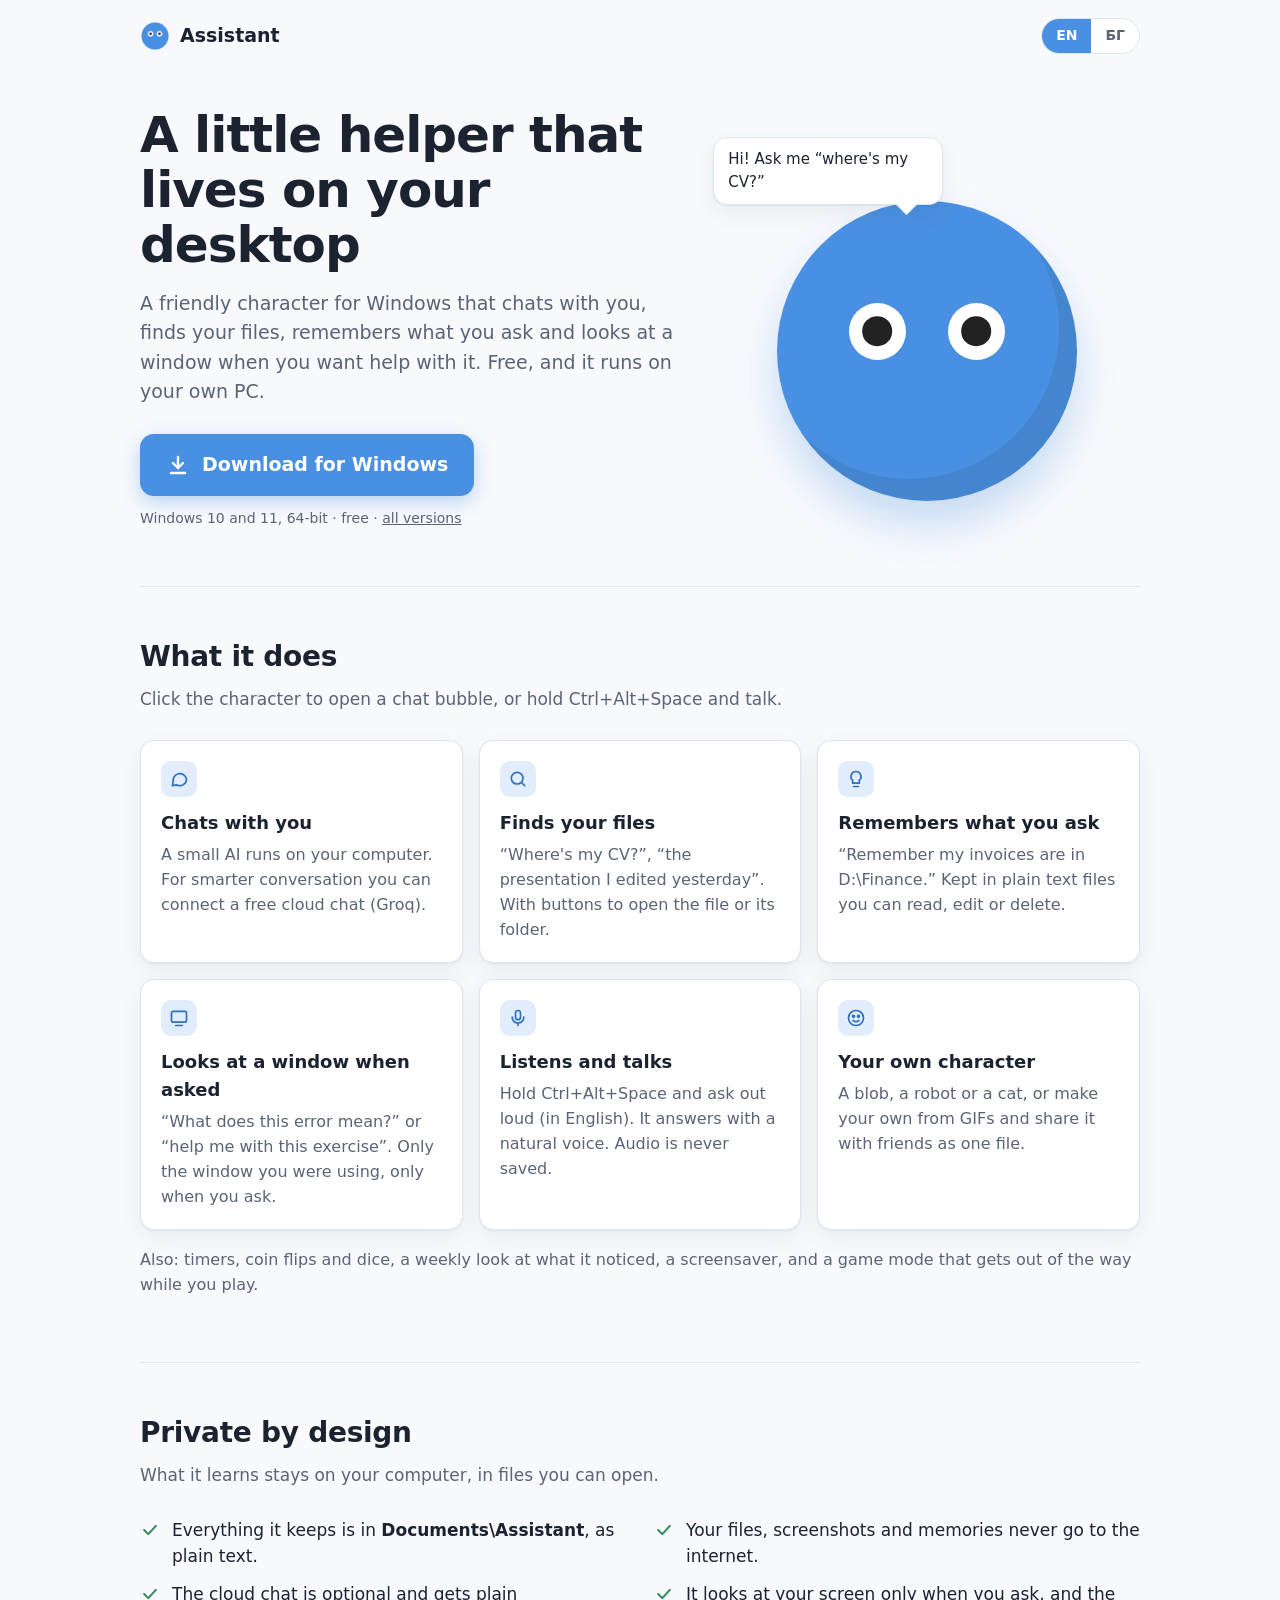
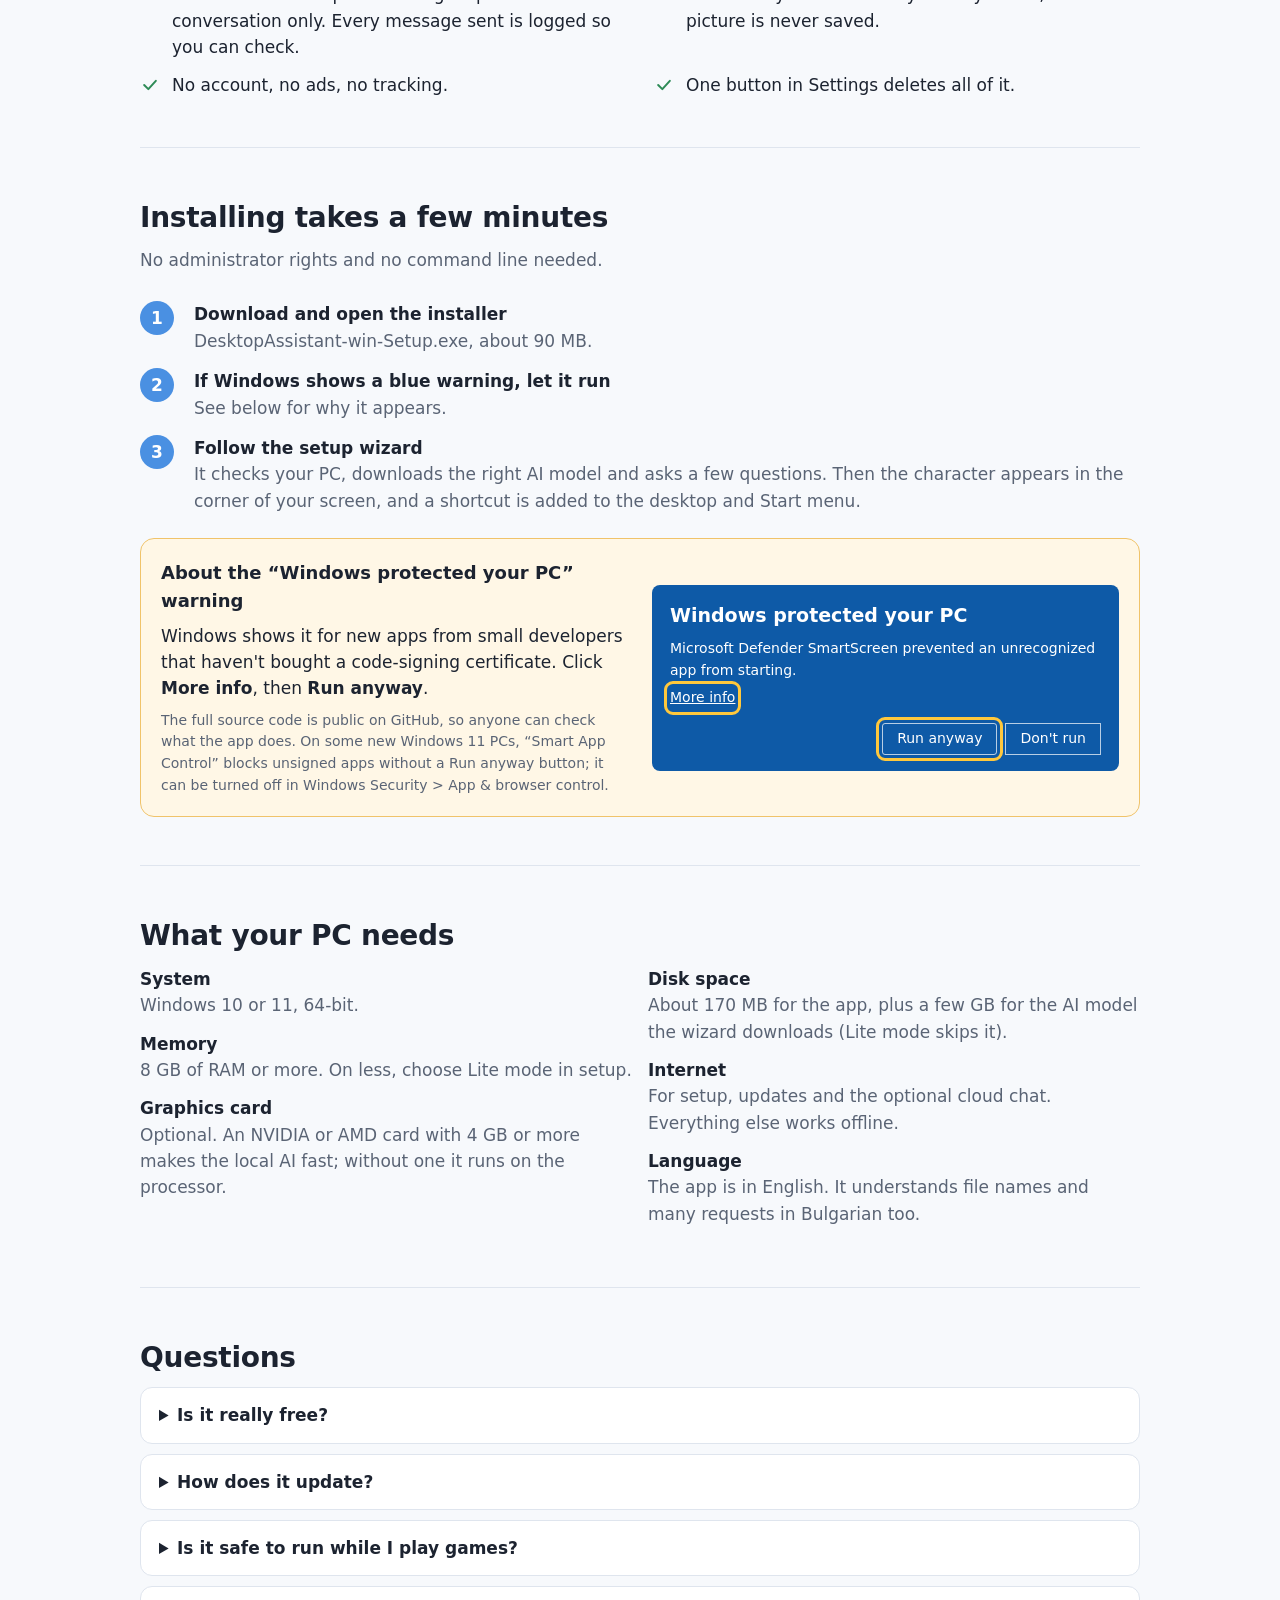
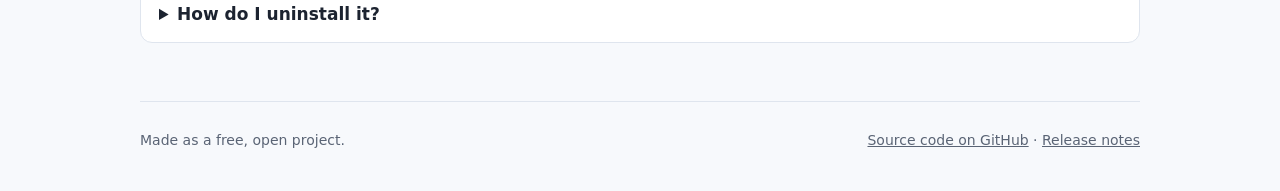
==== docs/index.html @ 22e89ae0 "Download page and download-first README" ====
<!doctype html>
<html lang="en" data-lang="en">
<head>
<meta charset="utf-8">
<meta name="viewport" content="width=device-width, initial-scale=1">
<title>Assistant: a desktop helper for Windows</title>
<meta name="description" content="A friendly character on your Windows desktop that chats, finds your files and remembers what you ask. Free, private, runs on your PC.">
<link rel="icon" type="image/png" href="favicon.png">
<style>
  /* System fonts only: no font service gets a request from visitors. */
  :root {
    --blob: #4A90E2;
    --blob-deep: #2F6FBF;
    --ink: #1C2330;
    --muted: #5A6475;
    --paper: #F7F9FC;
    --card: #FFFFFF;
    --line: #DFE5EE;
    --warn-bg: #FFF7E6;
    --warn-line: #F0C36A;
    --ok: #2E8B57;
    --shadow: 0 1px 2px rgba(20, 30, 50, .06), 0 8px 24px rgba(20, 30, 50, .06);
  }
  @media (prefers-color-scheme: dark) {
    :root {
      --blob: #5A9DEB;
      --blob-deep: #8BBAF2;
      --ink: #E8ECF3;
      --muted: #A3ADBD;
      --paper: #12161D;
      --card: #1B212B;
      --line: #2C3442;
      --warn-bg: #2B2414;
      --warn-line: #7A6230;
      --ok: #5CC98A;
      --shadow: 0 1px 2px rgba(0, 0, 0, .3), 0 8px 24px rgba(0, 0, 0, .25);
    }
  }
  * { box-sizing: border-box; }
  html { -webkit-text-size-adjust: 100%; }
  body {
    margin: 0;
    background: var(--paper);
    color: var(--ink);
    font: 17px/1.55 "Segoe UI Variable Text", "Segoe UI", system-ui, -apple-system, Roboto, "Helvetica Neue", Arial, sans-serif;
  }
  a { color: var(--blob-deep); }
  .wrap { max-width: 1040px; margin: 0 auto; padding: 0 20px; }

  /* Language: every text exists twice; only the chosen one shows. */
  html[data-lang="en"] .bg, html[data-lang="bg"] .en { display: none !important; }

  header.top { display: flex; align-items: center; justify-content: space-between; padding: 18px 0; }
  .brand { display: flex; align-items: center; gap: 10px; font-weight: 700; font-size: 19px; color: var(--ink); text-decoration: none; }
  .brand img { width: 30px; height: 30px; }
  .langs { display: flex; border: 1px solid var(--line); border-radius: 999px; overflow: hidden; background: var(--card); }
  .langs button {
    border: 0; background: transparent; color: var(--muted); font: inherit; font-size: 14px; font-weight: 600;
    padding: 6px 14px; cursor: pointer;
  }
  .langs button[aria-pressed="true"] { background: var(--blob); color: #fff; }

  /* Hero */
  .hero { display: grid; grid-template-columns: 1.25fr 1fr; gap: 40px; align-items: center; padding: 36px 0 56px; }
  .hero h1 { font-size: clamp(32px, 5vw, 50px); line-height: 1.1; margin: 0 0 16px; letter-spacing: -.02em; }
  .hero p.lead { font-size: 19px; color: var(--muted); margin: 0 0 28px; max-width: 34em; }
  .download {
    display: inline-flex; align-items: center; gap: 12px; padding: 16px 26px; border-radius: 14px;
    background: var(--blob); color: #fff; text-decoration: none; font-size: 19px; font-weight: 700;
    box-shadow: 0 6px 18px rgba(74, 144, 226, .35); transition: transform .12s ease, box-shadow .12s ease;
  }
  .download:hover { transform: translateY(-1px); box-shadow: 0 10px 24px rgba(74, 144, 226, .45); }
  .download:focus-visible, .langs button:focus-visible { outline: 3px solid var(--blob-deep); outline-offset: 3px; }
  .download svg { flex: none; }
  .meta { margin-top: 12px; font-size: 14px; color: var(--muted); }
  .meta a { color: var(--muted); }

  .stage { position: relative; display: flex; justify-content: center; padding-top: 64px; }
  .blob {
    width: min(300px, 70vw); aspect-ratio: 1; border-radius: 50%; background: var(--blob); position: relative;
    box-shadow: inset -18px -22px 0 rgba(0, 0, 0, .08), 0 24px 40px rgba(74, 144, 226, .28);
    animation: bob 4s ease-in-out infinite;
  }
  .eye { position: absolute; top: 34%; width: 19%; aspect-ratio: 1; border-radius: 50%; background: #fff; }
  .eye.left { left: 24%; } .eye.right { right: 24%; }
  .pupil { position: absolute; left: 50%; top: 50%; width: 52%; aspect-ratio: 1; border-radius: 50%; background: #222;
           transform: translate(-50%, -50%); }
  .bubble {
    position: absolute; top: 0; left: 0; z-index: 2; max-width: 230px; background: var(--card); color: var(--ink);
    border: 1px solid var(--line); border-radius: 14px; padding: 10px 14px; font-size: 15px; box-shadow: var(--shadow);
  }
  .bubble::after {
    content: ""; position: absolute; right: 28px; bottom: -8px; width: 14px; height: 14px; background: var(--card);
    border-right: 1px solid var(--line); border-bottom: 1px solid var(--line); transform: rotate(45deg);
  }
  @keyframes bob { 50% { transform: translateY(-8px); } }
  @media (prefers-reduced-motion: reduce) { .blob { animation: none; } .download { transition: none; } }

  section { padding: 48px 0; border-top: 1px solid var(--line); }
  section h2 { font-size: 28px; margin: 0 0 8px; letter-spacing: -.01em; }
  section p.sub { color: var(--muted); margin: 0 0 28px; }

  .grid { display: grid; grid-template-columns: repeat(3, 1fr); gap: 16px; }
  .card { background: var(--card); border: 1px solid var(--line); border-radius: 14px; padding: 20px; box-shadow: var(--shadow); }
  .card h3 { margin: 0 0 6px; font-size: 18px; }
  .card p { margin: 0; color: var(--muted); font-size: 16px; }
  .icon { width: 36px; height: 36px; border-radius: 10px; background: color-mix(in srgb, var(--blob) 16%, transparent);
          display: grid; place-items: center; margin-bottom: 12px; color: var(--blob-deep); }
  .extras { margin-top: 18px; color: var(--muted); font-size: 16px; }

  .privacy { display: grid; grid-template-columns: repeat(2, 1fr); gap: 12px 28px; padding: 0; margin: 0; list-style: none; }
  .privacy li { display: flex; gap: 12px; align-items: flex-start; }
  .privacy li svg { flex: none; margin-top: 3px; color: var(--ok); }

  .steps { counter-reset: step; display: grid; gap: 14px; padding: 0; margin: 0 0 24px; list-style: none; }
  .steps li { counter-increment: step; display: grid; grid-template-columns: 40px 1fr; gap: 14px; align-items: start; }
  .steps li::before {
    content: counter(step); width: 34px; height: 34px; border-radius: 50%; background: var(--blob); color: #fff;
    display: grid; place-items: center; font-weight: 700;
  }
  .steps strong { display: block; }
  .steps span.d { color: var(--muted); }

  .warn { background: var(--warn-bg); border: 1px solid var(--warn-line); border-radius: 14px; padding: 20px;
          display: grid; grid-template-columns: 1fr 1fr; gap: 24px; align-items: center; }
  .warn h3 { margin: 0 0 8px; font-size: 18px; }
  .warn p { margin: 0 0 8px; }
  .warn p.small { font-size: 14px; color: var(--muted); margin: 0; }
  /* A simplified drawing of the Windows warning, not a screenshot. */
  .dialog { background: #0E5AA7; color: #fff; border-radius: 8px; padding: 16px 18px; font-size: 14px; position: relative; }
  .dialog .t { font-size: 19px; font-weight: 600; margin-bottom: 8px; }
  .dialog .l { text-decoration: underline; display: inline-block; margin-top: 6px; }
  .dialog .row { display: flex; justify-content: flex-end; gap: 8px; margin-top: 14px; }
  .dialog .b { border: 1px solid rgba(255, 255, 255, .7); padding: 4px 14px; }
  .mark { outline: 3px solid #FFC83D; outline-offset: 3px; border-radius: 3px; }
  .dialog .n { position: absolute; background: #FFC83D; color: #222; font-weight: 700; width: 22px; height: 22px; border-radius: 50%;
               display: grid; place-items: center; font-size: 13px; }

  .req { display: grid; grid-template-columns: repeat(2, 1fr); gap: 16px; }
  .req dl { margin: 0; }
  .req dt { font-weight: 600; }
  .req dd { margin: 0 0 12px; color: var(--muted); }

  details { background: var(--card); border: 1px solid var(--line); border-radius: 12px; padding: 14px 18px; margin-bottom: 10px; }
  summary { cursor: pointer; font-weight: 600; }
  details p { margin: 10px 0 0; color: var(--muted); }

  footer { border-top: 1px solid var(--line); padding: 28px 0 40px; color: var(--muted); font-size: 14px; display: flex;
           justify-content: space-between; gap: 16px; flex-wrap: wrap; }
  footer a { color: var(--muted); }

  @media (max-width: 820px) {
    .hero { grid-template-columns: 1fr; gap: 28px; padding-top: 16px; }
    .stage { order: -1; padding-top: 0; }
    .blob { width: min(200px, 55vw); }
    .bubble { position: static; margin-bottom: 14px; max-width: none; }
    .bubble::after { display: none; }
    .stage { flex-direction: column; align-items: center; }
    .grid { grid-template-columns: 1fr; }
    .privacy, .req, .warn { grid-template-columns: 1fr; }
    .download { width: 100%; justify-content: center; }
  }
  @media (min-width: 821px) and (max-width: 980px) { .grid { grid-template-columns: repeat(2, 1fr); } }
</style>
</head>
<body>
<div class="wrap">

  <header class="top">
    <a class="brand" href="#"><img src="favicon.png" alt="">Assistant</a>
    <div class="langs" role="group" aria-label="Language / Език">
      <button type="button" data-set="en" aria-pressed="true">EN</button>
      <button type="button" data-set="bg" aria-pressed="false">БГ</button>
    </div>
  </header>

  <main>
    <div class="hero">
      <div>
        <h1>
          <span class="en">A little helper that lives on your desktop</span>
          <span class="bg">Малък помощник, който живее на работния ви плот</span>
        </h1>
        <p class="lead">
          <span class="en">A friendly character for Windows that chats with you, finds your files, remembers what you ask and looks at a window when you want help with it. Free, and it runs on your own PC.</span>
          <span class="bg">Дружелюбно човече за Windows, което си говори с вас, намира файловете ви, помни каквото го помолите и поглежда прозорец, когато искате помощ с него. Безплатно е и работи на вашия компютър.</span>
        </p>
        <a class="download" id="download" href="https://github.com/ciberwarrior39-sys/Assistant/releases/latest/download/DesktopAssistant-win-Setup.exe">
          <svg width="24" height="24" viewBox="0 0 24 24" fill="none" stroke="currentColor" stroke-width="2.4" stroke-linecap="round" stroke-linejoin="round" aria-hidden="true"><path d="M12 4v11"/><path d="m7 10 5 5 5-5"/><path d="M5 20h14"/></svg>
          <span class="en">Download for Windows</span>
          <span class="bg">Изтегляне за Windows</span>
        </a>
        <div class="meta">
          <span class="en">Windows 10 and 11, 64-bit · free · </span>
          <span class="bg">Windows 10 и 11, 64-битов · безплатно · </span>
          <span id="version"></span>
          <a href="https://github.com/ciberwarrior39-sys/Assistant/releases"><span class="en">all versions</span><span class="bg">всички версии</span></a>
        </div>
      </div>
      <div class="stage" aria-hidden="true">
        <div class="bubble">
          <span class="en">Hi! Ask me “where's my CV?”</span>
          <span class="bg">Здрасти! Питай ме „къде ми е CV-то?“</span>
        </div>
        <div class="blob" id="blob">
          <div class="eye left"><div class="pupil"></div></div>
          <div class="eye right"><div class="pupil"></div></div>
        </div>
      </div>
    </div>

    <section id="features">
      <h2><span class="en">What it does</span><span class="bg">Какво може</span></h2>
      <p class="sub"><span class="en">Click the character to open a chat bubble, or hold Ctrl+Alt+Space and talk.</span><span class="bg">Щракнете върху човечето, за да отворите чата, или задръжте Ctrl+Alt+Space и говорете.</span></p>
      <div class="grid">
        <div class="card">
          <div class="icon"><svg width="20" height="20" viewBox="0 0 24 24" fill="none" stroke="currentColor" stroke-width="2" stroke-linecap="round" stroke-linejoin="round"><path d="M21 12a8 8 0 0 1-11.6 7.1L4 20l1-4.6A8 8 0 1 1 21 12Z"/></svg></div>
          <h3><span class="en">Chats with you</span><span class="bg">Разговаря с вас</span></h3>
          <p><span class="en">A small AI runs on your computer. For smarter conversation you can connect a free cloud chat (Groq).</span><span class="bg">Малък изкуствен интелект работи на компютъра ви. За по-умен разговор можете да свържете безплатен облачен чат (Groq).</span></p>
        </div>
        <div class="card">
          <div class="icon"><svg width="20" height="20" viewBox="0 0 24 24" fill="none" stroke="currentColor" stroke-width="2" stroke-linecap="round" stroke-linejoin="round"><circle cx="11" cy="11" r="7"/><path d="m20 20-3.5-3.5"/></svg></div>
          <h3><span class="en">Finds your files</span><span class="bg">Намира файловете ви</span></h3>
          <p><span class="en">“Where's my CV?”, “the presentation I edited yesterday”. With buttons to open the file or its folder.</span><span class="bg">„Къде ми е CV-то?“, „презентацията, която редактирах вчера“. С бутони за отваряне на файла или папката му.</span></p>
        </div>
        <div class="card">
          <div class="icon"><svg width="20" height="20" viewBox="0 0 24 24" fill="none" stroke="currentColor" stroke-width="2" stroke-linecap="round" stroke-linejoin="round"><path d="M12 3a6 6 0 0 0-4 10.5V17h8v-3.5A6 6 0 0 0 12 3Z"/><path d="M9 21h6"/></svg></div>
          <h3><span class="en">Remembers what you ask</span><span class="bg">Помни каквото поискате</span></h3>
          <p><span class="en">“Remember my invoices are in D:\Finance.” Kept in plain text files you can read, edit or delete.</span><span class="bg">„Запомни, че фактурите ми са в D:\Finance.“ Пази се в обикновени текстови файлове, които можете да четете, променяте и изтривате.</span></p>
        </div>
        <div class="card">
          <div class="icon"><svg width="20" height="20" viewBox="0 0 24 24" fill="none" stroke="currentColor" stroke-width="2" stroke-linecap="round" stroke-linejoin="round"><rect x="3" y="4" width="18" height="13" rx="2"/><path d="M8 21h8"/></svg></div>
          <h3><span class="en">Looks at a window when asked</span><span class="bg">Поглежда прозорец, когато го помолите</span></h3>
          <p><span class="en">“What does this error mean?” or “help me with this exercise”. Only the window you were using, only when you ask.</span><span class="bg">„Какво означава тази грешка?“ или „помогни ми с тази задача“. Само прозореца, който ползвате, и само когато поискате.</span></p>
        </div>
        <div class="card">
          <div class="icon"><svg width="20" height="20" viewBox="0 0 24 24" fill="none" stroke="currentColor" stroke-width="2" stroke-linecap="round" stroke-linejoin="round"><rect x="9" y="3" width="6" height="11" rx="3"/><path d="M5 11a7 7 0 0 0 14 0"/><path d="M12 18v3"/></svg></div>
          <h3><span class="en">Listens and talks</span><span class="bg">Слуша и говори</span></h3>
          <p><span class="en">Hold Ctrl+Alt+Space and ask out loud (in English). It answers with a natural voice. Audio is never saved.</span><span class="bg">Задръжте Ctrl+Alt+Space и питайте на глас (на английски). Отговаря с естествен глас. Звукът никога не се записва.</span></p>
        </div>
        <div class="card">
          <div class="icon"><svg width="20" height="20" viewBox="0 0 24 24" fill="none" stroke="currentColor" stroke-width="2" stroke-linecap="round" stroke-linejoin="round"><circle cx="12" cy="12" r="9"/><circle cx="9" cy="10" r="1.2" fill="currentColor"/><circle cx="15" cy="10" r="1.2" fill="currentColor"/><path d="M8.5 15c2 1.6 5 1.6 7 0"/></svg></div>
          <h3><span class="en">Your own character</span><span class="bg">Ваше собствено човече</span></h3>
          <p><span class="en">A blob, a robot or a cat, or make your own from GIFs and share it with friends as one file.</span><span class="bg">Топче, робот или котка, или си направете свое от GIF-ове и го споделете с приятели като един файл.</span></p>
        </div>
      </div>
      <p class="extras">
        <span class="en">Also: timers, coin flips and dice, a weekly look at what it noticed, a screensaver, and a game mode that gets out of the way while you play.</span>
        <span class="bg">Още: таймери, ези-тура и зарове, седмичен преглед на забелязаното, скрийнсейвър и режим за игри, който се маха от пътя ви, докато играете.</span>
      </p>
    </section>

    <section id="privacy">
      <h2><span class="en">Private by design</span><span class="bg">Поверителност по замисъл</span></h2>
      <p class="sub"><span class="en">What it learns stays on your computer, in files you can open.</span><span class="bg">Каквото научи, остава на компютъра ви, във файлове, които можете да отворите.</span></p>
      <ul class="privacy">
        <li><svg width="20" height="20" viewBox="0 0 24 24" fill="none" stroke="currentColor" stroke-width="2.4" stroke-linecap="round" stroke-linejoin="round"><path d="m5 12 5 5 9-10"/></svg>
          <span><span class="en">Everything it keeps is in <b>Documents\Assistant</b>, as plain text.</span><span class="bg">Всичко, което пази, е в <b>Documents\Assistant</b>, като обикновен текст.</span></span></li>
        <li><svg width="20" height="20" viewBox="0 0 24 24" fill="none" stroke="currentColor" stroke-width="2.4" stroke-linecap="round" stroke-linejoin="round"><path d="m5 12 5 5 9-10"/></svg>
          <span><span class="en">Your files, screenshots and memories never go to the internet.</span><span class="bg">Вашите файлове, снимки на екрана и спомени никога не отиват в интернет.</span></span></li>
        <li><svg width="20" height="20" viewBox="0 0 24 24" fill="none" stroke="currentColor" stroke-width="2.4" stroke-linecap="round" stroke-linejoin="round"><path d="m5 12 5 5 9-10"/></svg>
          <span><span class="en">The cloud chat is optional and gets plain conversation only. Every message sent is logged so you can check.</span><span class="bg">Облачният чат е по избор и получава само обикновен разговор. Всяко изпратено съобщение се записва, за да можете да проверите.</span></span></li>
        <li><svg width="20" height="20" viewBox="0 0 24 24" fill="none" stroke="currentColor" stroke-width="2.4" stroke-linecap="round" stroke-linejoin="round"><path d="m5 12 5 5 9-10"/></svg>
          <span><span class="en">It looks at your screen only when you ask, and the picture is never saved.</span><span class="bg">Гледа екрана ви само когато поискате, а снимката никога не се запазва.</span></span></li>
        <li><svg width="20" height="20" viewBox="0 0 24 24" fill="none" stroke="currentColor" stroke-width="2.4" stroke-linecap="round" stroke-linejoin="round"><path d="m5 12 5 5 9-10"/></svg>
          <span><span class="en">No account, no ads, no tracking.</span><span class="bg">Без акаунт, без реклами, без проследяване.</span></span></li>
        <li><svg width="20" height="20" viewBox="0 0 24 24" fill="none" stroke="currentColor" stroke-width="2.4" stroke-linecap="round" stroke-linejoin="round"><path d="m5 12 5 5 9-10"/></svg>
          <span><span class="en">One button in Settings deletes all of it.</span><span class="bg">Един бутон в Настройките изтрива всичко.</span></span></li>
      </ul>
    </section>

    <section id="install">
      <h2><span class="en">Installing takes a few minutes</span><span class="bg">Инсталирането отнема няколко минути</span></h2>
      <p class="sub"><span class="en">No administrator rights and no command line needed.</span><span class="bg">Не са нужни администраторски права, нито команден ред.</span></p>
      <ol class="steps">
        <li><div><strong><span class="en">Download and open the installer</span><span class="bg">Изтеглете и отворете инсталатора</span></strong>
          <span class="d"><span class="en">DesktopAssistant-win-Setup.exe, about 90 MB.</span><span class="bg">DesktopAssistant-win-Setup.exe, около 90 MB.</span></span></div></li>
        <li><div><strong><span class="en">If Windows shows a blue warning, let it run</span><span class="bg">Ако Windows покаже синьо предупреждение, разрешете го</span></strong>
          <span class="d"><span class="en">See below for why it appears.</span><span class="bg">По-долу пише защо се появява.</span></span></div></li>
        <li><div><strong><span class="en">Follow the setup wizard</span><span class="bg">Следвайте съветника за настройка</span></strong>
          <span class="d"><span class="en">It checks your PC, downloads the right AI model and asks a few questions. Then the character appears in the corner of your screen, and a shortcut is added to the desktop and Start menu.</span><span class="bg">Той проверява компютъра ви, изтегля подходящия модел и задава няколко въпроса. После човечето се появява в ъгъла на екрана, а на работния плот и в менюто „Старт“ се добавя пряк път.</span></span></div></li>
      </ol>

      <div class="warn">
        <div>
          <h3><span class="en">About the “Windows protected your PC” warning</span><span class="bg">За предупреждението „Windows защити вашия компютър“</span></h3>
          <p><span class="en">Windows shows it for new apps from small developers that haven't bought a code-signing certificate. Click <b>More info</b>, then <b>Run anyway</b>.</span><span class="bg">Windows го показва за нови програми от малки разработчици, които нямат платен сертификат за подписване. Натиснете <b>More info</b> (Повече информация), после <b>Run anyway</b> (Изпълни въпреки това).</span></p>
          <p class="small"><span class="en">The full source code is public on GitHub, so anyone can check what the app does. On some new Windows 11 PCs, “Smart App Control” blocks unsigned apps without a Run anyway button; it can be turned off in Windows Security > App &amp; browser control.</span><span class="bg">Целият изходен код е публичен в GitHub, така че всеки може да провери какво прави програмата. На някои нови компютри с Windows 11 „Smart App Control“ блокира неподписани програми без бутон за изпълнение; може да се изключи от Защита на Windows > Управление на приложения и браузъри.</span></p>
        </div>
        <div class="dialog" aria-hidden="true">
          <div class="t">Windows protected your PC</div>
          <div>Microsoft Defender SmartScreen prevented an unrecognized app from starting.</div>
          <span class="l mark">More info</span>
          <div class="row"><span class="b mark">Run anyway</span><span class="b">Don't run</span></div>
        </div>
      </div>
    </section>

    <section id="requirements">
      <h2><span class="en">What your PC needs</span><span class="bg">Какво е нужно на компютъра</span></h2>
      <div class="req">
        <dl>
          <dt><span class="en">System</span><span class="bg">Система</span></dt>
          <dd><span class="en">Windows 10 or 11, 64-bit.</span><span class="bg">Windows 10 или 11, 64-битов.</span></dd>
          <dt><span class="en">Memory</span><span class="bg">Памет</span></dt>
          <dd><span class="en">8 GB of RAM or more. On less, choose Lite mode in setup.</span><span class="bg">8 GB RAM или повече. При по-малко изберете режим Lite в настройката.</span></dd>
          <dt><span class="en">Graphics card</span><span class="bg">Видеокарта</span></dt>
          <dd><span class="en">Optional. An NVIDIA or AMD card with 4 GB or more makes the local AI fast; without one it runs on the processor.</span><span class="bg">По избор. Карта на NVIDIA или AMD с 4 GB или повече прави локалния ИИ бърз; без такава той работи на процесора.</span></dd>
        </dl>
        <dl>
          <dt><span class="en">Disk space</span><span class="bg">Място на диска</span></dt>
          <dd><span class="en">About 170 MB for the app, plus a few GB for the AI model the wizard downloads (Lite mode skips it).</span><span class="bg">Около 170 MB за програмата и няколко GB за модела, който съветникът изтегля (в режим Lite не се тегли).</span></dd>
          <dt><span class="en">Internet</span><span class="bg">Интернет</span></dt>
          <dd><span class="en">For setup, updates and the optional cloud chat. Everything else works offline.</span><span class="bg">За настройката, обновленията и облачния чат по избор. Всичко останало работи и без интернет.</span></dd>
          <dt><span class="en">Language</span><span class="bg">Език</span></dt>
          <dd><span class="en">The app is in English. It understands file names and many requests in Bulgarian too.</span><span class="bg">Програмата е на английски. Разбира имена на файлове и много заявки и на български.</span></dd>
        </dl>
      </div>
    </section>

    <section id="faq">
      <h2><span class="en">Questions</span><span class="bg">Въпроси</span></h2>
      <details><summary><span class="en">Is it really free?</span><span class="bg">Наистина ли е безплатно?</span></summary>
        <p><span class="en">Yes. The app and its local AI are free. The cloud chat uses Groq's free plan with your own free key.</span><span class="bg">Да. Програмата и локалният ИИ са безплатни. Облачният чат ползва безплатния план на Groq с ваш собствен безплатен ключ.</span></p></details>
      <details><summary><span class="en">How does it update?</span><span class="bg">Как се обновява?</span></summary>
        <p><span class="en">By itself. It checks once a day, downloads new versions quietly (usually under 1 MB) and installs them the next time it starts.</span><span class="bg">Само. Проверява веднъж на ден, тихо изтегля новите версии (обикновено под 1 MB) и ги инсталира при следващото стартиране.</span></p></details>
      <details><summary><span class="en">Is it safe to run while I play games?</span><span class="bg">Безопасно ли е да работи, докато играя?</span></summary>
        <p><span class="en">Game mode hides the character, frees the graphics card and never looks at a game's screen. For League of Legends and Valorant, Settings can also close the assistant completely when the Riot Client opens, so nothing of it runs next to Riot Vanguard.</span><span class="bg">Режимът за игри скрива човечето, освобождава видеокартата и никога не гледа екрана на игра. За League of Legends и Valorant в Настройките може също да изберете асистентът да се затваря напълно при отваряне на Riot Client, така че нищо от него да не работи заедно с Riot Vanguard.</span></p></details>
      <details><summary><span class="en">How do I uninstall it?</span><span class="bg">Как да го деинсталирам?</span></summary>
        <p><span class="en">Windows Settings > Apps > Installed apps > Assistant > Uninstall. Your notes in Documents\Assistant stay unless you delete them in Settings first.</span><span class="bg">Настройки на Windows > Приложения > Инсталирани приложения > Assistant > Деинсталиране. Бележките ви в Documents\Assistant остават, освен ако първо не ги изтриете от Настройките на асистента.</span></p></details>
    </section>
  </main>

  <footer>
    <span><span class="en">Made as a free, open project.</span><span class="bg">Направено като безплатен, отворен проект.</span></span>
    <span><a href="https://github.com/ciberwarrior39-sys/Assistant"><span class="en">Source code on GitHub</span><span class="bg">Изходен код в GitHub</span></a> ·
      <a href="https://github.com/ciberwarrior39-sys/Assistant/releases"><span class="en">Release notes</span><span class="bg">Бележки по версиите</span></a></span>
  </footer>
</div>

<script>
  // Language: Bulgarian for Bulgarian browsers, English otherwise; the choice is remembered on this browser.
  (function () {
    var saved = null;
    try { saved = localStorage.getItem("lang"); } catch (e) {}
    var lang = saved || ((navigator.language || "").toLowerCase().indexOf("bg") === 0 ? "bg" : "en");
    function apply(next) {
      lang = next;
      document.documentElement.setAttribute("data-lang", next);
      document.documentElement.lang = next;
      document.querySelectorAll(".langs button").forEach(function (b) {
        b.setAttribute("aria-pressed", String(b.getAttribute("data-set") === next));
      });
      document.title = next === "bg" ? "Assistant: помощник за работния плот на Windows" : "Assistant: a desktop helper for Windows";
    }
    document.querySelectorAll(".langs button").forEach(function (b) {
      b.addEventListener("click", function () {
        apply(b.getAttribute("data-set"));
        try { localStorage.setItem("lang", lang); } catch (e) {}
      });
    });
    apply(lang);
  })();

  // The newest version and its size, from GitHub's public release list. The page works the same without it.
  fetch("https://api.github.com/repos/ciberwarrior39-sys/Assistant/releases/latest")
    .then(function (r) { return r.ok ? r.json() : null; })
    .then(function (release) {
      if (!release || !release.tag_name) return;
      var setup = (release.assets || []).filter(function (a) { return /Setup\.exe$/i.test(a.name); })[0];
      var text = "v" + String(release.tag_name).replace(/^v/i, "");
      if (setup) text += ", " + Math.round(setup.size / 1048576) + " MB";
      document.getElementById("version").textContent = text + " · ";
    })
    .catch(function () {});

  // Like in the app: the eyes follow the mouse pointer.
  (function () {
    if (window.matchMedia && window.matchMedia("(prefers-reduced-motion: reduce)").matches) return;
    var pupils = document.querySelectorAll(".pupil");
    window.addEventListener("pointermove", function (ev) {
      pupils.forEach(function (p) {
        var eye = p.parentElement.getBoundingClientRect();
        var cx = eye.left + eye.width / 2, cy = eye.top + eye.height / 2;
        var dx = ev.clientX - cx, dy = ev.clientY - cy;
        var dist = Math.hypot(dx, dy) || 1;
        var reach = eye.width * 0.22 * Math.min(1, dist / 200);
        p.style.transform = "translate(calc(-50% + " + (dx / dist * reach) + "px), calc(-50% + " + (dy / dist * reach) + "px))";
      });
    }, { passive: true });
  })();
</script>
</body>
</html>
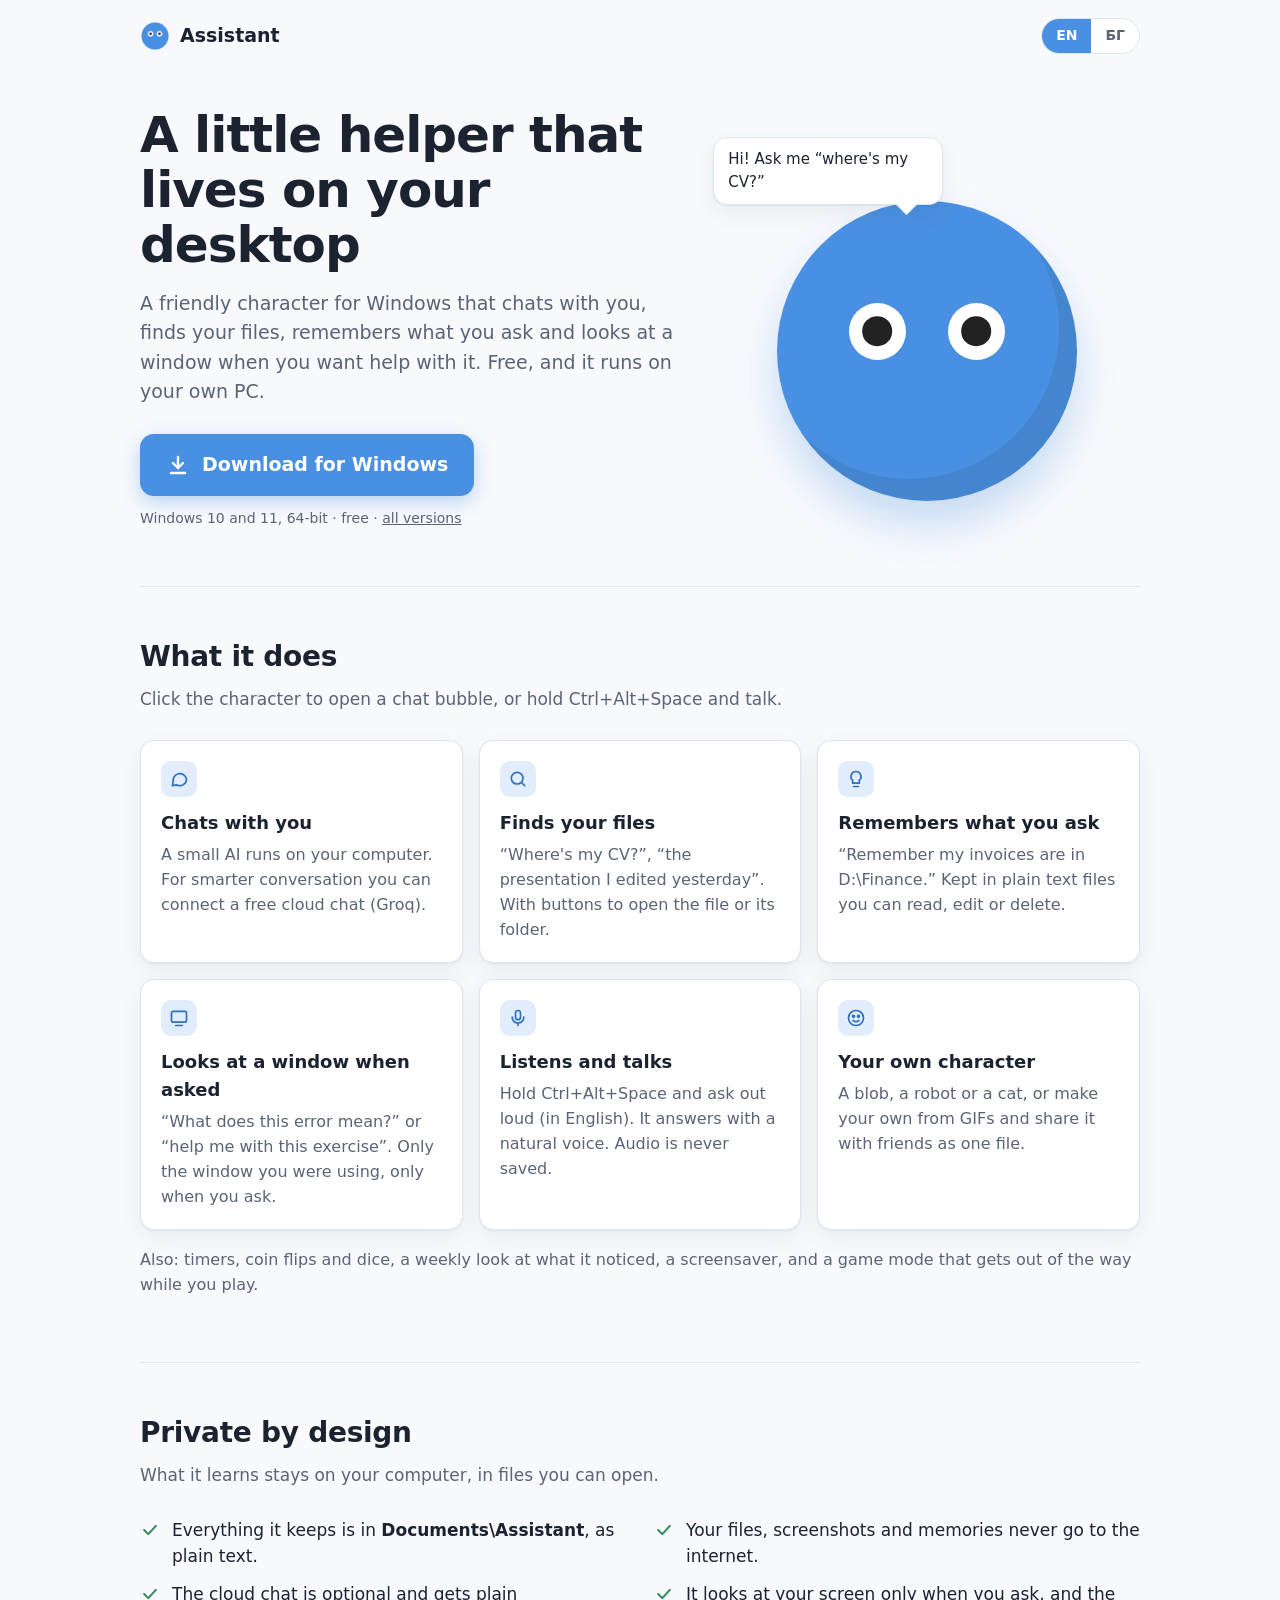
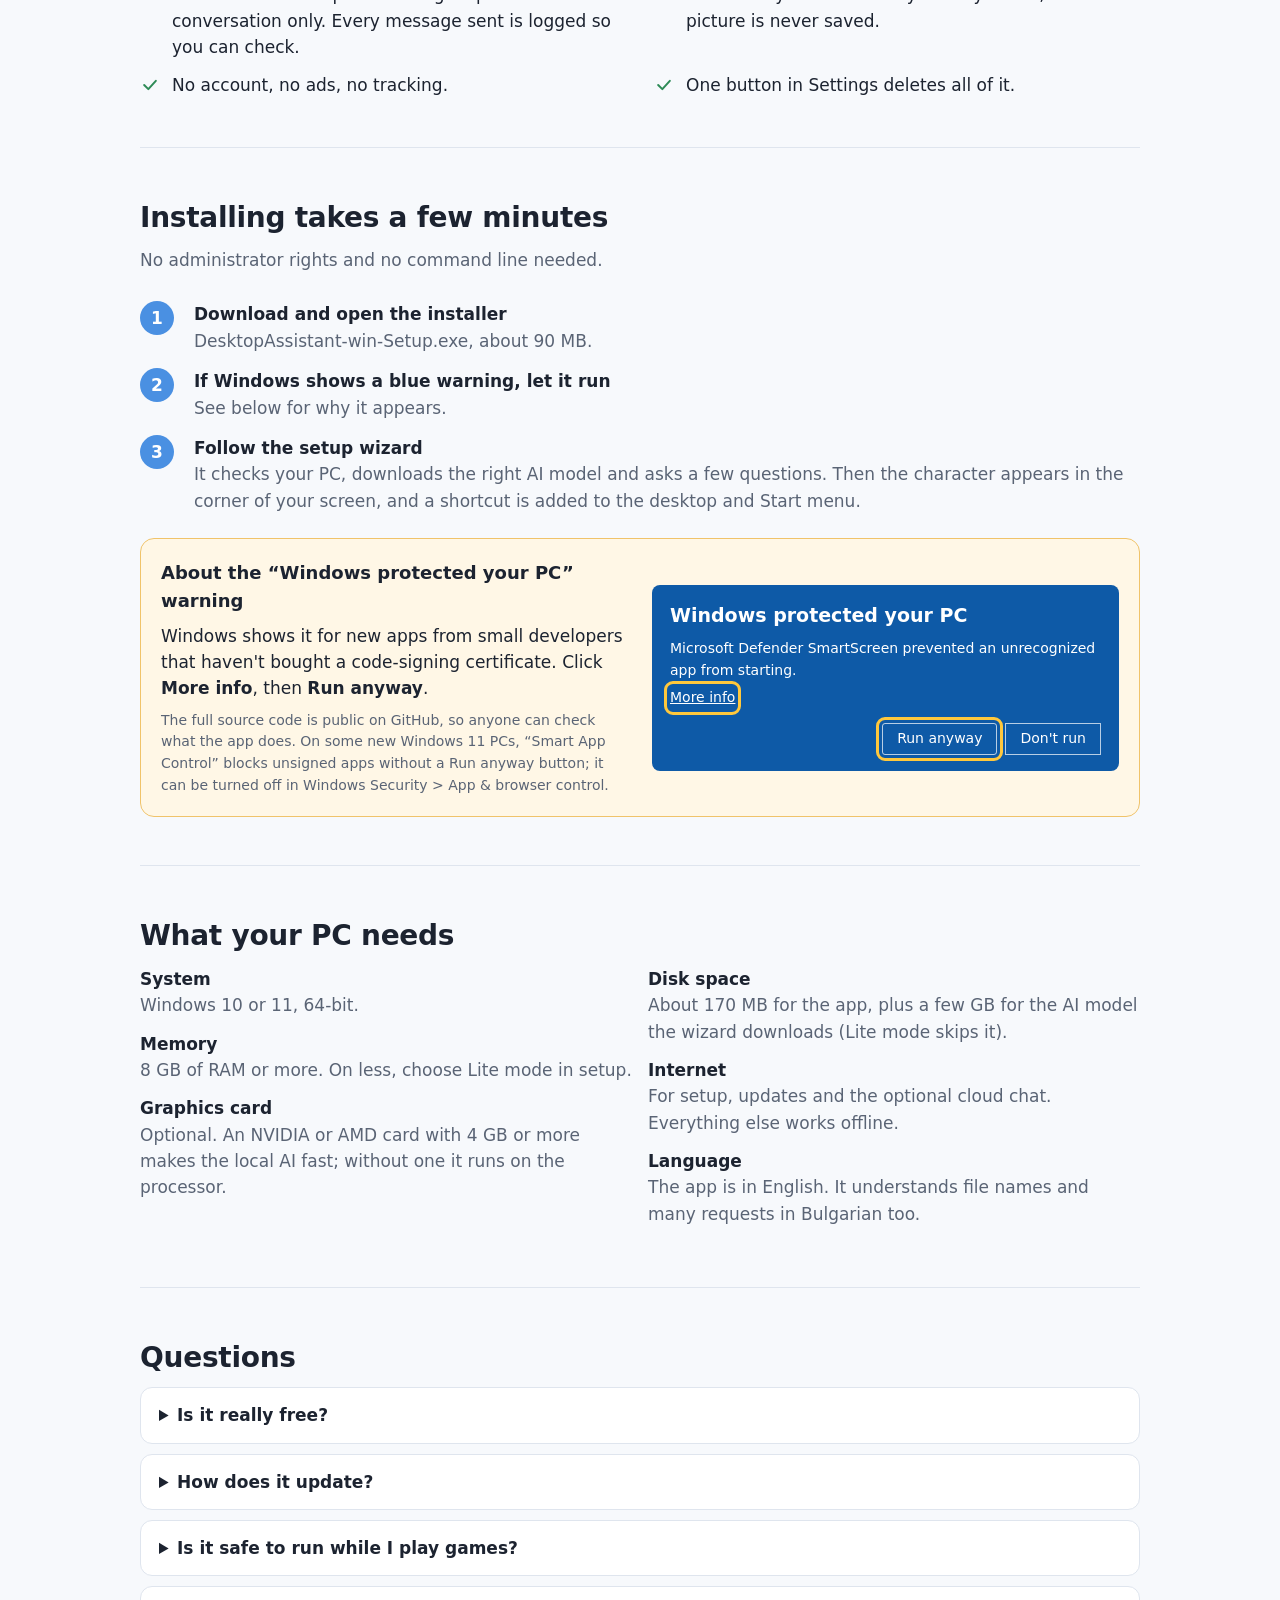
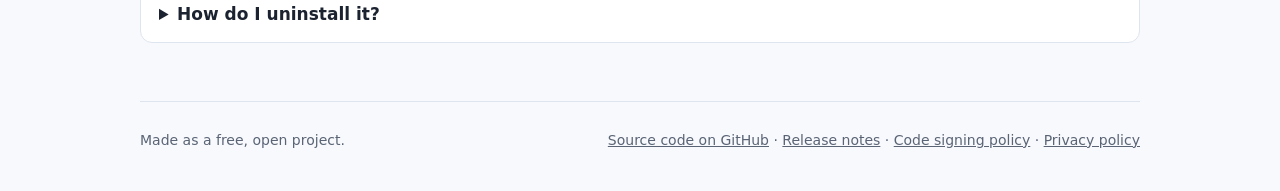
==== commit 162a0a89: "MIT license, release workflow, code signing and privacy pages" ====
--- a/docs/index.html
+++ b/docs/index.html
@@ -334,7 +334,9 @@
   <footer>
     <span><span class="en">Made as a free, open project.</span><span class="bg">Направено като безплатен, отворен проект.</span></span>
     <span><a href="https://github.com/ciberwarrior39-sys/Assistant"><span class="en">Source code on GitHub</span><span class="bg">Изходен код в GitHub</span></a> ·
-      <a href="https://github.com/ciberwarrior39-sys/Assistant/releases"><span class="en">Release notes</span><span class="bg">Бележки по версиите</span></a></span>
+      <a href="https://github.com/ciberwarrior39-sys/Assistant/releases"><span class="en">Release notes</span><span class="bg">Бележки по версиите</span></a> ·
+      <a href="code-signing.html"><span class="en">Code signing policy</span><span class="bg">Политика за подписване на кода</span></a> ·
+      <a href="privacy.html"><span class="en">Privacy policy</span><span class="bg">Политика за поверителност</span></a></span>
   </footer>
 </div>
 
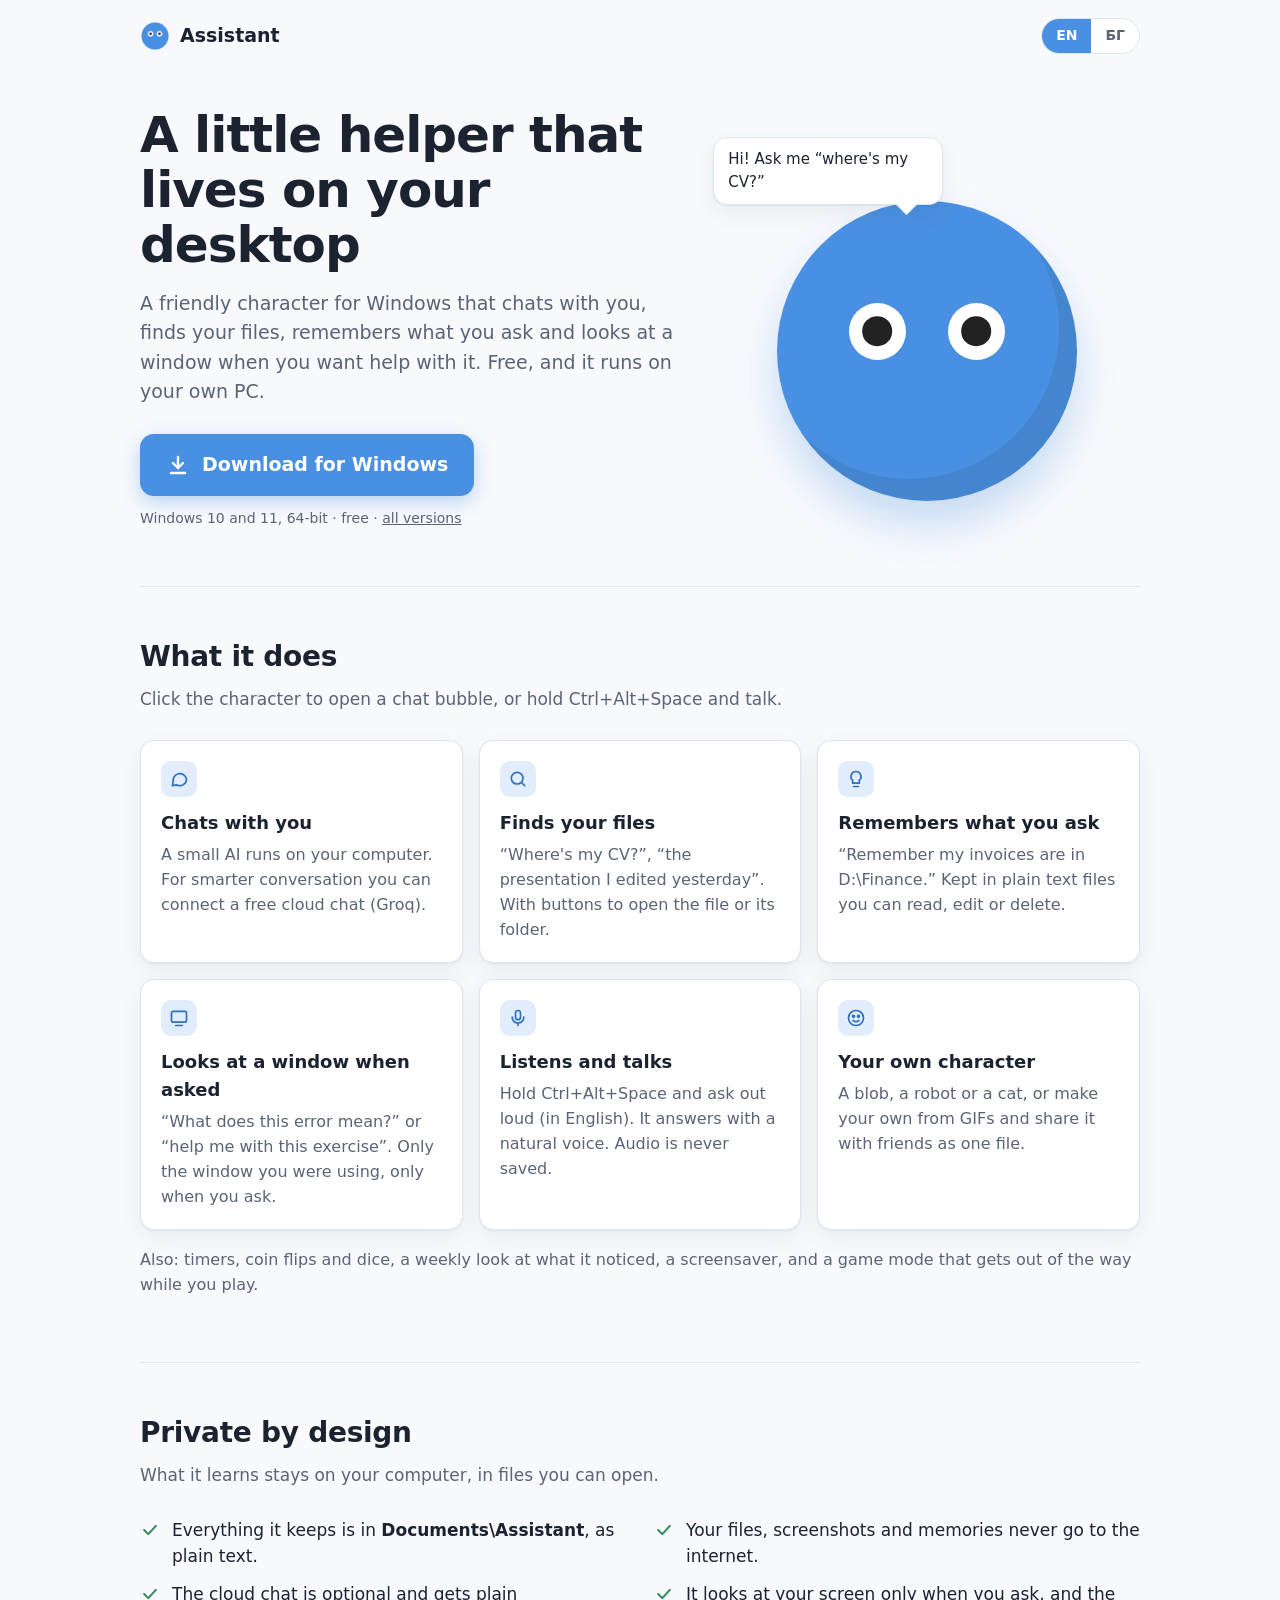
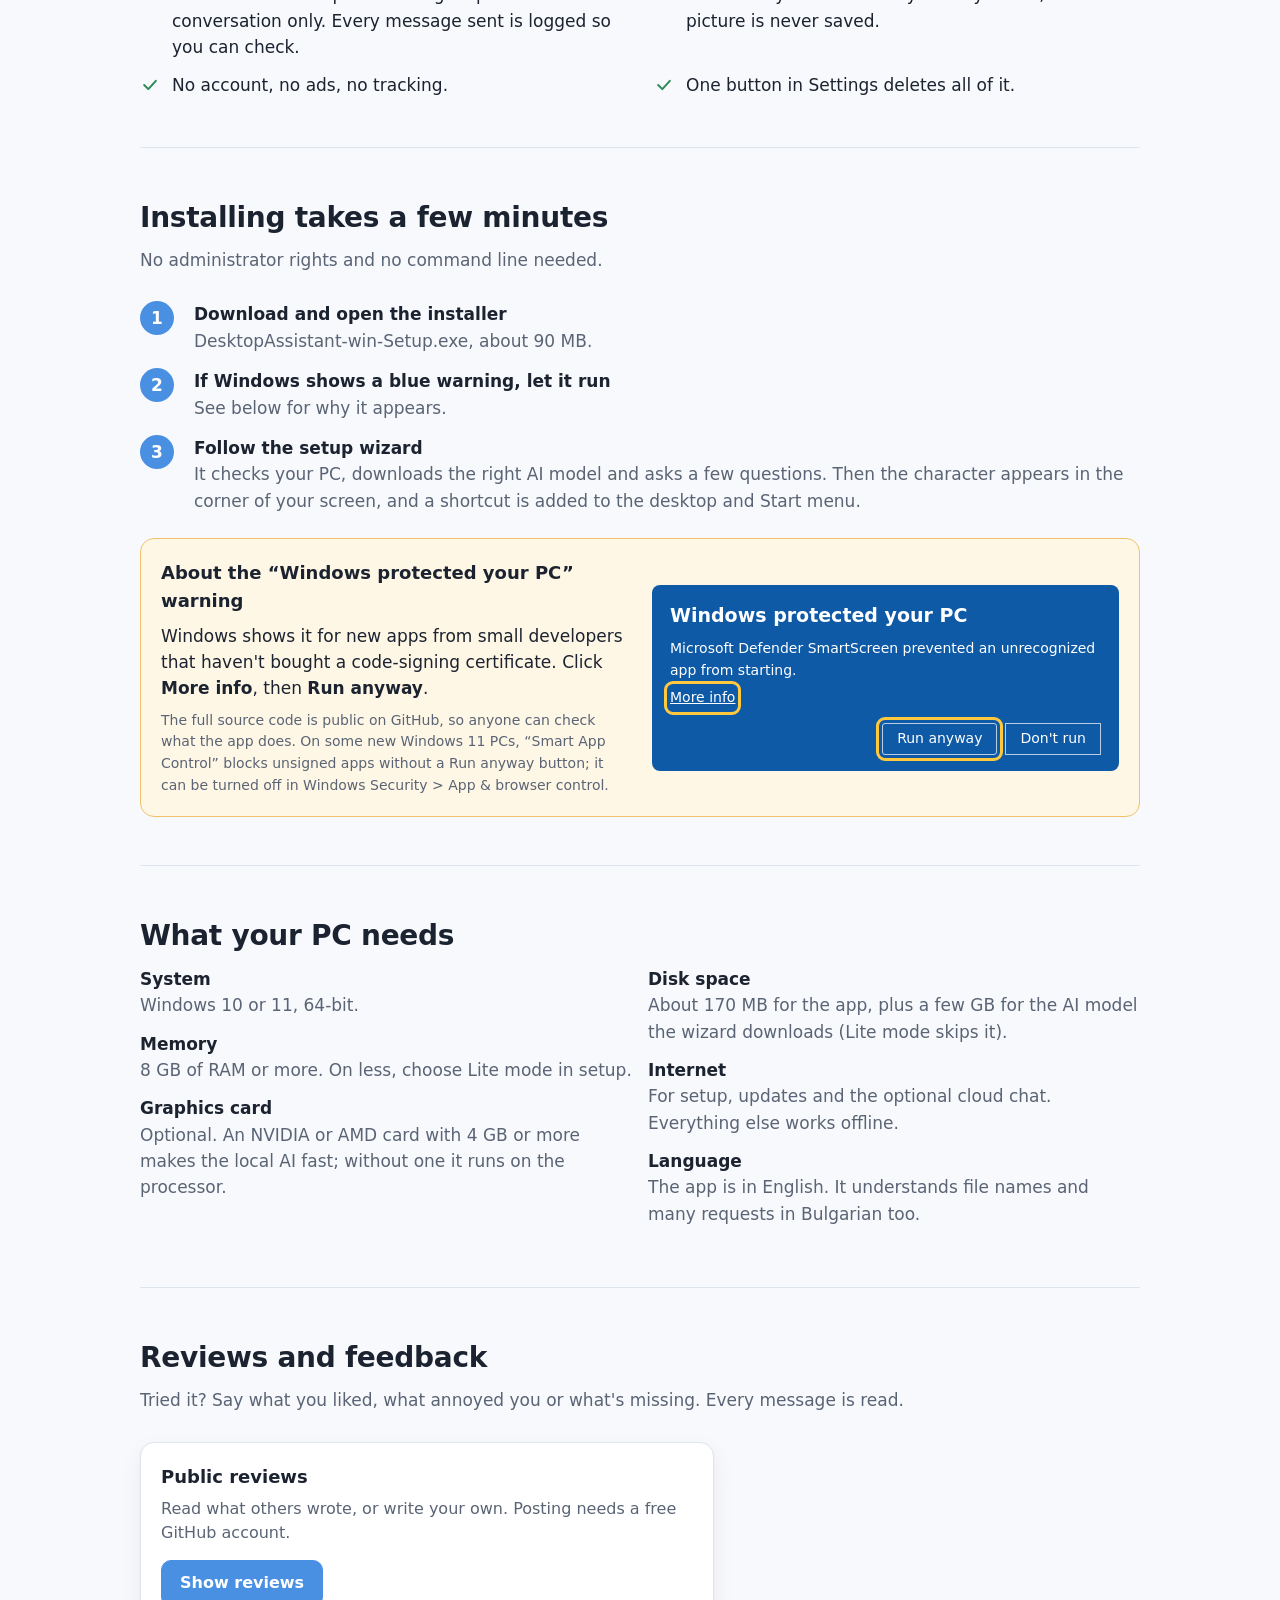
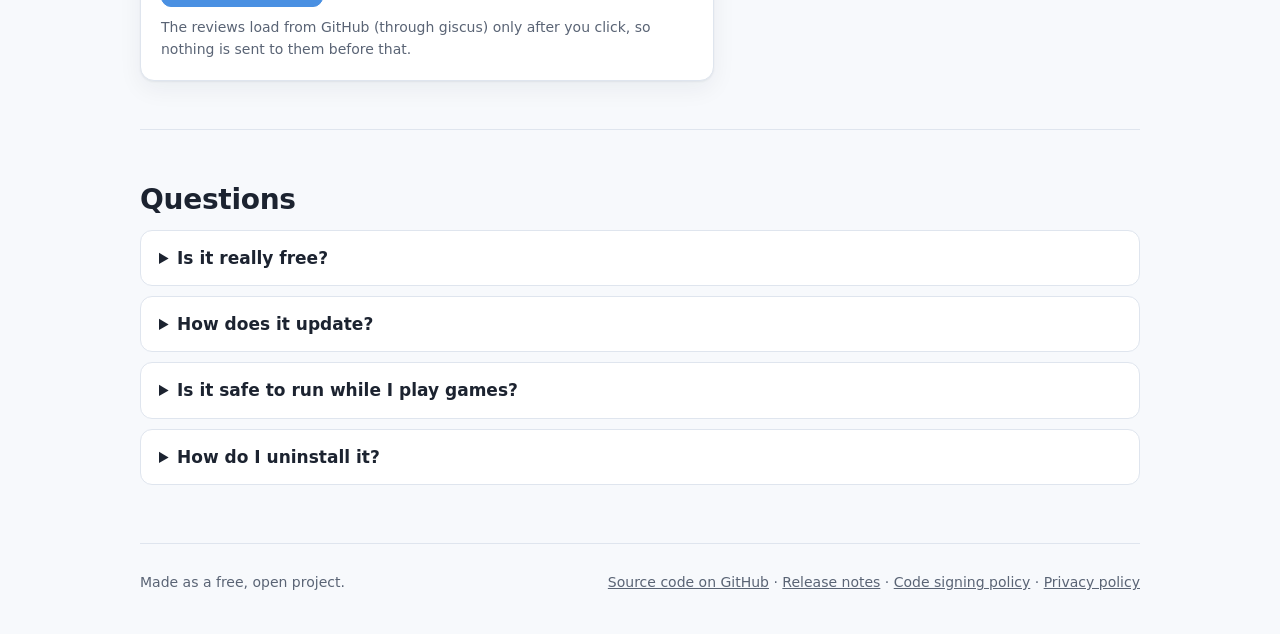
==== commit 99848a19: "Download page: download count and public reviews" ====
--- a/docs/index.html
+++ b/docs/index.html
@@ -37,6 +37,7 @@
     }
   }
   * { box-sizing: border-box; }
+  [hidden] { display: none !important; }
   html { -webkit-text-size-adjust: 100%; }
   body {
     margin: 0;
@@ -145,6 +146,18 @@
   summary { cursor: pointer; font-weight: 600; }
   details p { margin: 10px 0 0; color: var(--muted); }
 
+  .reviews { display: grid; grid-template-columns: 1.4fr 1fr; gap: 16px; align-items: start; }
+  .reviews .card p { margin-bottom: 14px; }
+  .reviews .card p.small { font-size: 14px; margin: 10px 0 0; }
+  .button {
+    display: inline-flex; align-items: center; gap: 8px; padding: 10px 18px; border-radius: 10px; border: 1px solid var(--blob);
+    background: var(--blob); color: #fff; font: inherit; font-size: 16px; font-weight: 600; text-decoration: none; cursor: pointer;
+  }
+  .button.ghost { background: transparent; color: var(--blob-deep); }
+  .button:hover { filter: brightness(1.06); }
+  #giscus { margin-top: 18px; }
+  #giscus:empty { display: none; }
+
   footer { border-top: 1px solid var(--line); padding: 28px 0 40px; color: var(--muted); font-size: 14px; display: flex;
            justify-content: space-between; gap: 16px; flex-wrap: wrap; }
   footer a { color: var(--muted); }
@@ -157,7 +170,7 @@
     .bubble::after { display: none; }
     .stage { flex-direction: column; align-items: center; }
     .grid { grid-template-columns: 1fr; }
-    .privacy, .req, .warn { grid-template-columns: 1fr; }
+    .privacy, .req, .warn, .reviews { grid-template-columns: 1fr; }
     .download { width: 100%; justify-content: center; }
   }
   @media (min-width: 821px) and (max-width: 980px) { .grid { grid-template-columns: repeat(2, 1fr); } }
@@ -194,6 +207,7 @@
           <span class="en">Windows 10 and 11, 64-bit · free · </span>
           <span class="bg">Windows 10 и 11, 64-битов · безплатно · </span>
           <span id="version"></span>
+          <span id="downloads" hidden><span class="en"></span><span class="bg"></span> · </span>
           <a href="https://github.com/ciberwarrior39-sys/Assistant/releases"><span class="en">all versions</span><span class="bg">всички версии</span></a>
         </div>
       </div>
@@ -315,6 +329,25 @@
           <dt><span class="en">Language</span><span class="bg">Език</span></dt>
           <dd><span class="en">The app is in English. It understands file names and many requests in Bulgarian too.</span><span class="bg">Програмата е на английски. Разбира имена на файлове и много заявки и на български.</span></dd>
         </dl>
+      </div>
+    </section>
+
+    <section id="reviews" hidden>
+      <h2><span class="en">Reviews and feedback</span><span class="bg">Отзиви и мнения</span></h2>
+      <p class="sub"><span class="en">Tried it? Say what you liked, what annoyed you or what's missing. Every message is read.</span><span class="bg">Пробвахте ли го? Кажете какво ви хареса, какво ви подразни или какво липсва. Всяко съобщение се чете.</span></p>
+      <div class="reviews">
+        <div class="card" id="public-reviews" hidden>
+          <h3><span class="en">Public reviews</span><span class="bg">Публични отзиви</span></h3>
+          <p><span class="en">Read what others wrote, or write your own. Posting needs a free GitHub account.</span><span class="bg">Прочетете какво са написали другите или напишете свой отзив. За публикуване е нужен безплатен акаунт в GitHub.</span></p>
+          <button type="button" class="button" id="show-reviews"><span class="en">Show reviews</span><span class="bg">Покажи отзивите</span></button>
+          <p class="small"><span class="en">The reviews load from GitHub (through giscus) only after you click, so nothing is sent to them before that.</span><span class="bg">Отзивите се зареждат от GitHub (чрез giscus) едва след като натиснете, така че дотогава нищо не им се изпраща.</span></p>
+          <div id="giscus"></div>
+        </div>
+        <div class="card" id="private-feedback" hidden>
+          <h3><span class="en">No GitHub account?</span><span class="bg">Нямате акаунт в GitHub?</span></h3>
+          <p><span class="en">Send feedback through a short form instead. No account needed, and only the developer reads it.</span><span class="bg">Изпратете мнението си през кратка форма. Не е нужен акаунт и го чете само разработчикът.</span></p>
+          <a class="button ghost" id="feedback-form" href="#" target="_blank" rel="noopener"><span class="en">Send feedback privately</span><span class="bg">Изпрати мнение лично</span></a>
+        </div>
       </div>
     </section>
 
@@ -364,17 +397,71 @@
     apply(lang);
   })();
 
-  // The newest version and its size, from GitHub's public release list. The page works the same without it.
-  fetch("https://api.github.com/repos/ciberwarrior39-sys/Assistant/releases/latest")
+  // The newest version, its size and how many times the installer was downloaded, from GitHub's public release list.
+  // Only the installer counts: updates download other files, so one person updating many times isn't counted again.
+  // The page works the same without it.
+  fetch("https://api.github.com/repos/ciberwarrior39-sys/Assistant/releases?per_page=100")
     .then(function (r) { return r.ok ? r.json() : null; })
-    .then(function (release) {
-      if (!release || !release.tag_name) return;
-      var setup = (release.assets || []).filter(function (a) { return /Setup\.exe$/i.test(a.name); })[0];
-      var text = "v" + String(release.tag_name).replace(/^v/i, "");
-      if (setup) text += ", " + Math.round(setup.size / 1048576) + " MB";
-      document.getElementById("version").textContent = text + " · ";
+    .then(function (releases) {
+      if (!releases || !releases.length) return;
+      function installer(release) {
+        return (release.assets || []).filter(function (a) { return /Setup\.exe$/i.test(a.name); })[0];
+      }
+      var latest = releases.filter(function (r) { return !r.draft && !r.prerelease; })[0];
+      if (latest && latest.tag_name) {
+        var setup = installer(latest);
+        var text = "v" + String(latest.tag_name).replace(/^v/i, "");
+        if (setup) text += ", " + Math.round(setup.size / 1048576) + " MB";
+        document.getElementById("version").textContent = text + " · ";
+      }
+      var total = releases.reduce(function (sum, r) { var a = installer(r); return sum + (a ? a.download_count : 0); }, 0);
+      if (total > 0) {
+        var box = document.getElementById("downloads");
+        box.querySelector(".en").textContent = total.toLocaleString("en-US") + (total === 1 ? " download" : " downloads");
+        box.querySelector(".bg").textContent = total.toLocaleString("bg-BG") + (total === 1 ? " изтегляне" : " изтегляния");
+        box.hidden = false;
+      }
     })
     .catch(function () {});
+
+  // Reviews. Fill these in once (see README > "Reviews on the download page"); a part left empty stays hidden.
+  (function () {
+    var giscus = {
+      repo: "ciberwarrior39-sys/Assistant",
+      repoId: "R_kgDOVKo7xA",       // data-repo-id from giscus.app
+      category: "Reviews",
+      categoryId: "DIC_kwDOVKo7xM4DJXfF"    // data-category-id from giscus.app
+    };
+    var feedbackForm = ""; // the form's share link, e.g. https://tally.so/r/xxxxxx
+
+    var hasPublic = giscus.repoId && giscus.categoryId;
+    if (!hasPublic && !feedbackForm) return;
+    document.getElementById("reviews").hidden = false;
+
+    if (feedbackForm) {
+      document.getElementById("feedback-form").href = feedbackForm;
+      document.getElementById("private-feedback").hidden = false;
+    }
+    if (!hasPublic) return;
+    document.getElementById("public-reviews").hidden = false;
+
+    // giscus is loaded only now, on the visitor's click.
+    var button = document.getElementById("show-reviews");
+    button.addEventListener("click", function () {
+      button.hidden = true;
+      var script = document.createElement("script");
+      script.src = "https://giscus.app/client.js";
+      script.async = true;
+      script.crossOrigin = "anonymous";
+      var settings = {
+        "repo": giscus.repo, "repo-id": giscus.repoId, "category": giscus.category, "category-id": giscus.categoryId,
+        "mapping": "specific", "term": "Reviews", "strict": "1", "reactions-enabled": "1", "emit-metadata": "0",
+        "input-position": "top", "theme": "preferred_color_scheme", "lang": "en", "loading": "lazy"
+      };
+      Object.keys(settings).forEach(function (key) { script.setAttribute("data-" + key, settings[key]); });
+      document.getElementById("giscus").appendChild(script);
+    });
+  })();
 
   // Like in the app: the eyes follow the mouse pointer.
   (function () {
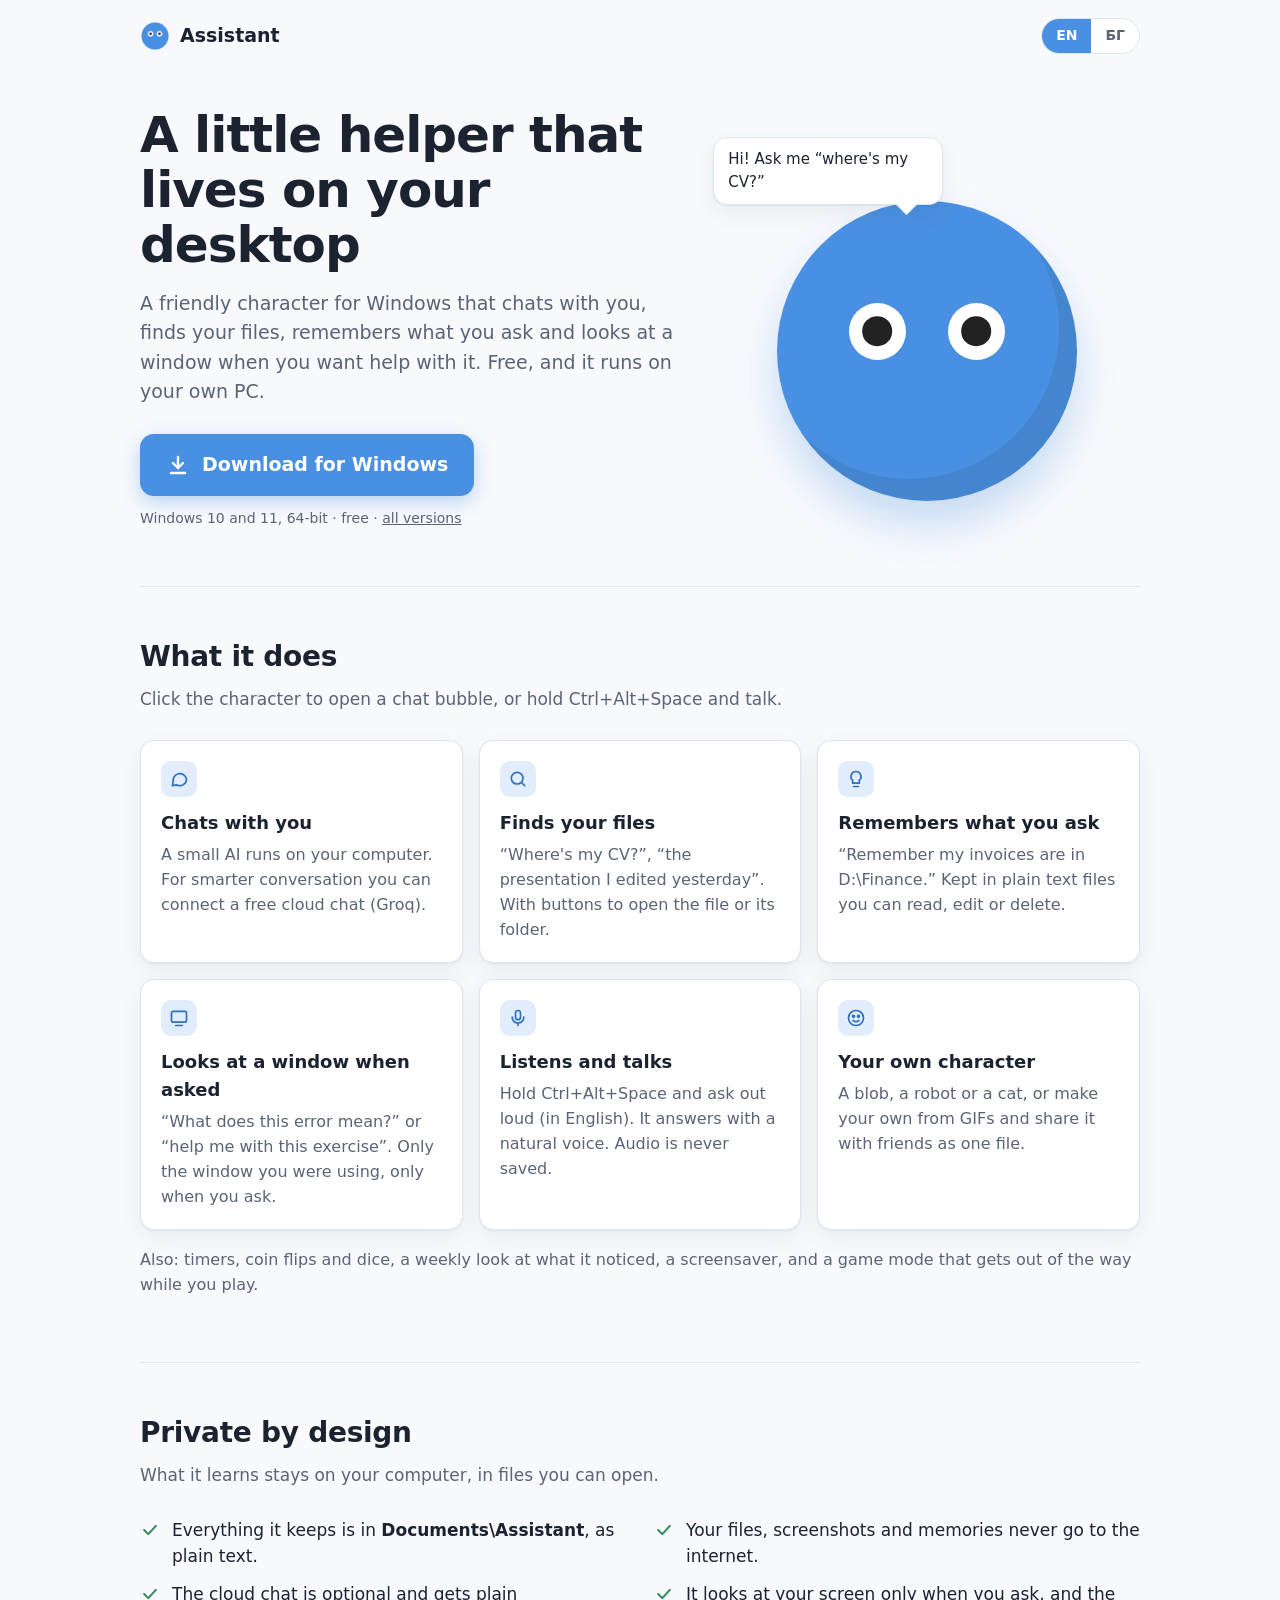
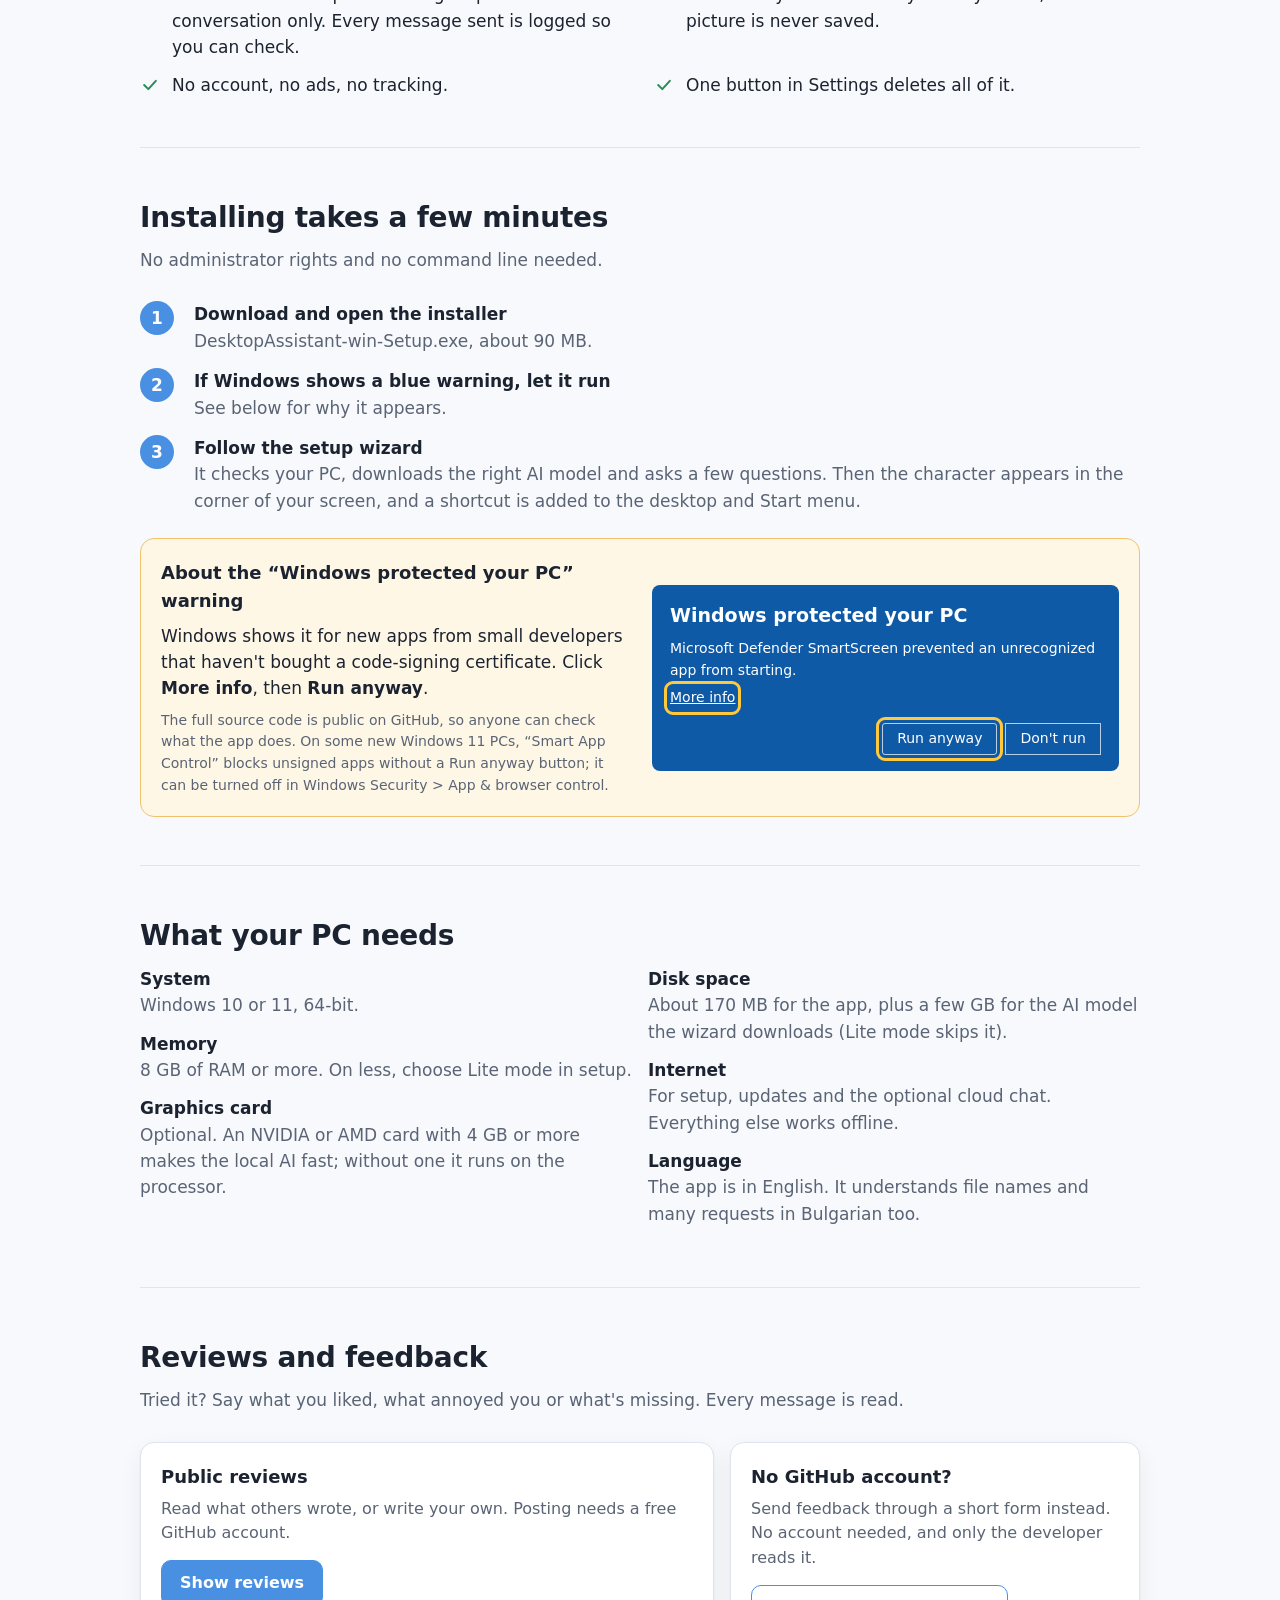
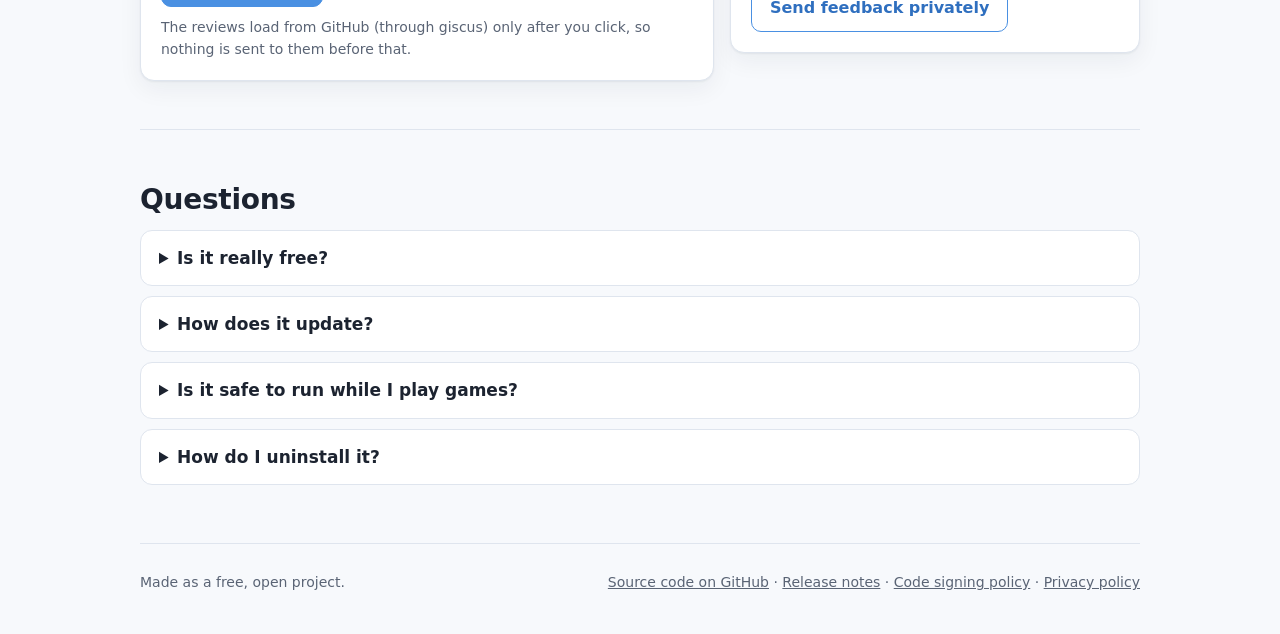
==== commit 07d0439b: "Download page: private feedback form" ====
--- a/docs/index.html
+++ b/docs/index.html
@@ -432,7 +432,7 @@
       category: "Reviews",
       categoryId: "DIC_kwDOVKo7xM4DJXfF"    // data-category-id from giscus.app
     };
-    var feedbackForm = ""; // the form's share link, e.g. https://tally.so/r/xxxxxx
+    var feedbackForm = "https://tally.so/r/Z9jQ2y"; // the form's share link, e.g. https://tally.so/r/xxxxxx
 
     var hasPublic = giscus.repoId && giscus.categoryId;
     if (!hasPublic && !feedbackForm) return;
